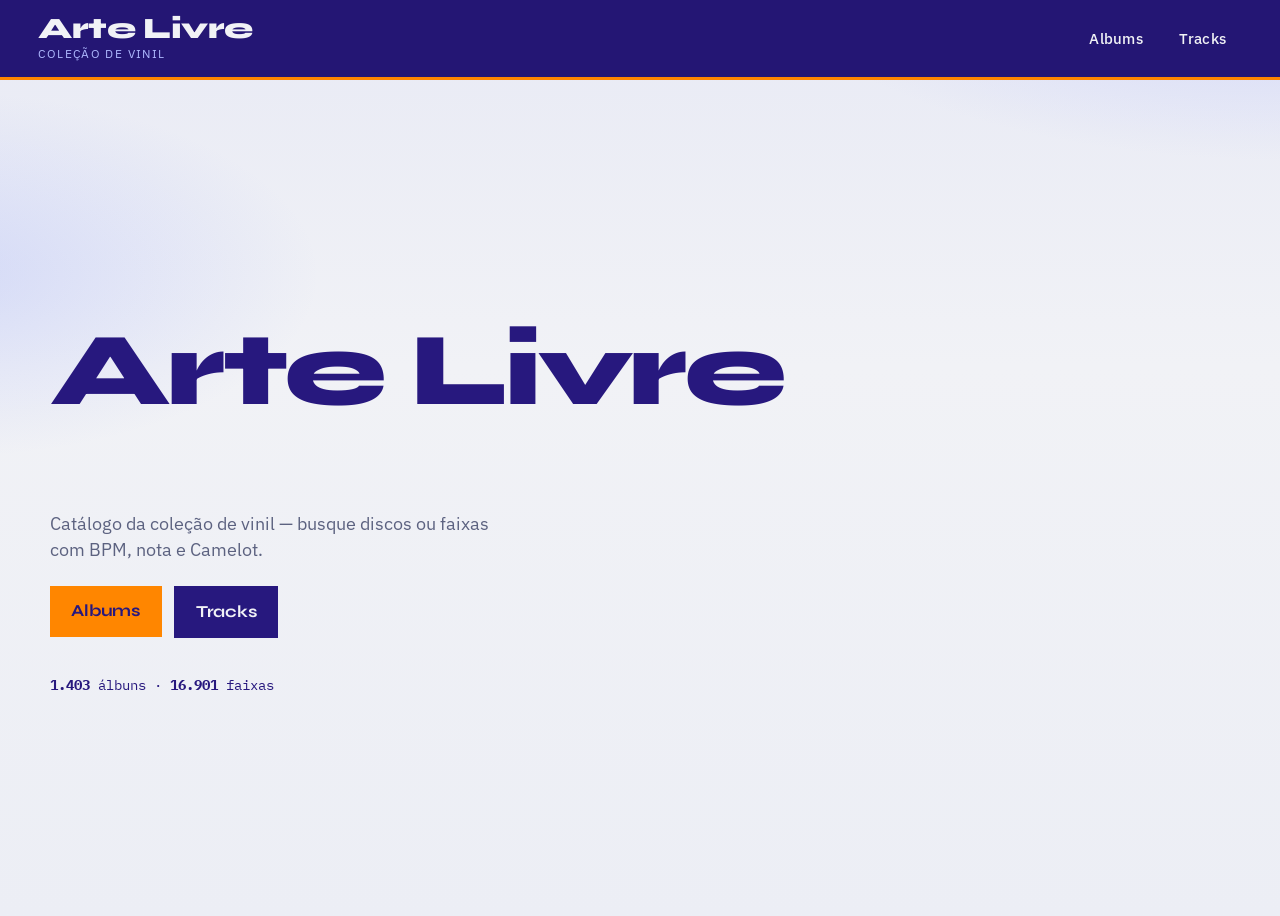
==== index.html @ 05a605f6 "Add Arte Livre vinyl collection static site. Browse albums and tracks with BPM/key filters, ready fo" ====
<!DOCTYPE html>
<html lang="pt-BR">
  <head>
    <meta charset="utf-8" />
    <meta name="viewport" content="width=device-width, initial-scale=1" />
    <title>Arte Livre — Coleção de Vinil</title>
    <meta name="description" content="Catálogo da coleção de vinil Arte Livre — álbuns e faixas com BPM e nota." />
    <link rel="preconnect" href="https://fonts.googleapis.com" />
    <link rel="preconnect" href="https://fonts.gstatic.com" crossorigin />
    <link href="https://fonts.googleapis.com/css2?family=IBM+Plex+Mono:wght@400;500&family=IBM+Plex+Sans:wght@400;500;600&family=Syne:wght@700;800&display=swap" rel="stylesheet" />
    <link rel="stylesheet" href="css/styles.css" />
  </head>
  <body>
    <header class="site-header">
      <div class="brand">
        <span class="brand-name">Arte Livre</span>
        <span class="brand-tag">Coleção de vinil</span>
      </div>
      <nav class="nav" aria-label="Principal">
        <a href="albums.html">Albums</a>
        <a href="tracks.html">Tracks</a>
      </nav>
    </header>

    <main class="shell home">
      <h1 class="home-brand">Arte Livre</h1>
      <p class="home-lead">Catálogo da coleção de vinil — busque discos ou faixas com BPM, nota e Camelot.</p>
      <div class="home-ctas">
        <a href="albums.html">Albums</a>
        <a href="tracks.html">Tracks</a>
      </div>
      <p class="home-meta" id="home-meta">Carregando acervo…</p>
    </main>

    <script src="js/common.js"></script>
    <script>
      loadJSON("data/meta.json")
        .then((meta) => {
          document.getElementById("home-meta").innerHTML =
            `<strong>${formatNumber(meta.album_count)}</strong> álbuns · <strong>${formatNumber(meta.track_count)}</strong> faixas`;
        })
        .catch(() => {
          document.getElementById("home-meta").textContent = "";
        });
    </script>
  </body>
</html>
---- css/styles.css ----
:root {
  --indigo: #27187e;
  --cornflower: #758bfd;
  --periwinkle: #aeb8fe;
  --platinum: #f1f2f6;
  --orange: #ff8600;
  --ink: #1a1248;
  --muted: #5c6280;
  --line: color-mix(in srgb, var(--indigo) 12%, transparent);
  --radius: 2px;
  --font-display: "Syne", sans-serif;
  --font-body: "IBM Plex Sans", sans-serif;
  --font-mono: "IBM Plex Mono", monospace;
}

*,
*::before,
*::after {
  box-sizing: border-box;
}

html {
  scroll-behavior: smooth;
}

body {
  margin: 0;
  min-height: 100vh;
  font-family: var(--font-body);
  color: var(--ink);
  background:
    radial-gradient(ellipse 80% 50% at 100% -10%, color-mix(in srgb, var(--periwinkle) 55%, transparent), transparent 55%),
    radial-gradient(ellipse 60% 40% at -5% 30%, color-mix(in srgb, var(--cornflower) 22%, transparent), transparent 50%),
    linear-gradient(180deg, #e8eaf5 0%, var(--platinum) 40%, #eceef5 100%);
  line-height: 1.45;
}

a {
  color: inherit;
  text-decoration: none;
}

button,
input,
select {
  font: inherit;
}

[hidden] {
  display: none !important;
}

.site-header {
  position: sticky;
  top: 0;
  z-index: 20;
  display: flex;
  align-items: center;
  justify-content: space-between;
  gap: 1.5rem;
  padding: 0.9rem clamp(1rem, 3vw, 2.5rem);
  background: color-mix(in srgb, var(--indigo) 92%, black);
  color: var(--platinum);
  border-bottom: 3px solid var(--orange);
}

.brand {
  display: flex;
  flex-direction: column;
  gap: 0.1rem;
  min-width: 0;
}

.brand-name {
  font-family: var(--font-display);
  font-weight: 800;
  font-size: clamp(1.35rem, 2.5vw, 1.85rem);
  letter-spacing: -0.02em;
  line-height: 1;
}

.brand-tag {
  font-size: 0.72rem;
  letter-spacing: 0.12em;
  text-transform: uppercase;
  color: var(--periwinkle);
}

.nav {
  display: flex;
  gap: 0.35rem;
}

.nav a {
  padding: 0.45rem 0.9rem;
  border: 1px solid transparent;
  font-size: 0.92rem;
  font-weight: 500;
  letter-spacing: 0.02em;
  transition: background 0.2s ease, border-color 0.2s ease, color 0.2s ease;
}

.nav a:hover {
  background: color-mix(in srgb, var(--cornflower) 25%, transparent);
}

.nav a[aria-current="page"] {
  background: var(--orange);
  color: var(--indigo);
  font-weight: 600;
}

.shell {
  width: min(1180px, calc(100% - 2rem));
  margin: 0 auto;
  padding: 1.75rem 0 3.5rem;
}

.page-head {
  display: grid;
  gap: 0.55rem;
  margin-bottom: 1.5rem;
  animation: rise 0.55s ease both;
}

.page-head h1 {
  margin: 0;
  font-family: var(--font-display);
  font-weight: 700;
  font-size: clamp(1.8rem, 4vw, 2.6rem);
  letter-spacing: -0.03em;
  color: var(--indigo);
}

.page-head p {
  margin: 0;
  max-width: 42rem;
  color: var(--muted);
}

.stats {
  display: flex;
  flex-wrap: wrap;
  gap: 0.75rem 1.25rem;
  font-family: var(--font-mono);
  font-size: 0.82rem;
  color: var(--indigo);
}

.stats strong {
  color: var(--orange);
  font-weight: 600;
}

.filters {
  display: grid;
  gap: 0.85rem;
  margin-bottom: 1.25rem;
  padding: 1rem 1.1rem;
  background: color-mix(in srgb, white 72%, var(--platinum));
  border: 1px solid var(--line);
  animation: rise 0.65s ease 0.05s both;
}

.filters-row {
  display: grid;
  grid-template-columns: repeat(auto-fit, minmax(160px, 1fr));
  gap: 0.75rem;
}

.field {
  display: grid;
  gap: 0.3rem;
}

.field label {
  font-size: 0.72rem;
  font-weight: 600;
  letter-spacing: 0.08em;
  text-transform: uppercase;
  color: var(--muted);
}

.field input,
.field select {
  width: 100%;
  padding: 0.55rem 0.7rem;
  border: 1px solid color-mix(in srgb, var(--indigo) 18%, transparent);
  background: white;
  color: var(--ink);
  border-radius: var(--radius);
}

.field input:focus,
.field select:focus {
  outline: 2px solid var(--cornflower);
  outline-offset: 1px;
  border-color: var(--cornflower);
}

.field-wide {
  grid-column: 1 / -1;
}

.filters-actions {
  display: flex;
  flex-wrap: wrap;
  align-items: center;
  gap: 0.75rem;
}

.btn {
  appearance: none;
  border: none;
  cursor: pointer;
  padding: 0.55rem 1rem;
  background: var(--orange);
  color: var(--indigo);
  font-weight: 650;
  letter-spacing: 0.02em;
  border-radius: var(--radius);
  transition: transform 0.15s ease, filter 0.15s ease;
}

.btn:hover {
  filter: brightness(1.05);
  transform: translateY(-1px);
}

.btn-ghost {
  background: transparent;
  color: var(--indigo);
  border: 1px solid color-mix(in srgb, var(--indigo) 25%, transparent);
}

.btn-ghost:hover {
  background: color-mix(in srgb, var(--periwinkle) 35%, transparent);
}

.result-meta {
  margin: 0 0 0.75rem;
  font-size: 0.9rem;
  color: var(--muted);
}

.table-wrap {
  overflow: auto;
  border: 1px solid var(--line);
  background: color-mix(in srgb, white 80%, var(--platinum));
  animation: rise 0.7s ease 0.1s both;
}

table {
  width: 100%;
  border-collapse: collapse;
  font-size: 0.9rem;
}

thead th {
  position: sticky;
  top: 0;
  z-index: 1;
  padding: 0.7rem 0.8rem;
  text-align: left;
  font-size: 0.72rem;
  letter-spacing: 0.08em;
  text-transform: uppercase;
  color: var(--platinum);
  background: var(--indigo);
  white-space: nowrap;
}

tbody td {
  padding: 0.65rem 0.8rem;
  border-top: 1px solid var(--line);
  vertical-align: top;
}

tbody tr {
  transition: background 0.15s ease;
}

tbody tr:hover {
  background: color-mix(in srgb, var(--periwinkle) 28%, transparent);
}

tbody tr:nth-child(even) {
  background: color-mix(in srgb, var(--periwinkle) 10%, transparent);
}

tbody tr:nth-child(even):hover {
  background: color-mix(in srgb, var(--periwinkle) 32%, transparent);
}

.mono {
  font-family: var(--font-mono);
  font-size: 0.84rem;
}

.muted {
  color: var(--muted);
}

.badge {
  display: inline-block;
  padding: 0.12rem 0.4rem;
  font-family: var(--font-mono);
  font-size: 0.78rem;
  background: color-mix(in srgb, var(--cornflower) 22%, white);
  color: var(--indigo);
  border-radius: var(--radius);
}

.badge-accent {
  background: color-mix(in srgb, var(--orange) 22%, white);
}

.empty {
  padding: 2.5rem 1rem;
  text-align: center;
  color: var(--muted);
}

.pager {
  display: flex;
  flex-wrap: wrap;
  align-items: center;
  justify-content: space-between;
  gap: 0.75rem;
  margin-top: 1rem;
}

.pager-info {
  font-size: 0.85rem;
  color: var(--muted);
}

.pager-btns {
  display: flex;
  gap: 0.5rem;
}

.loading {
  display: grid;
  place-items: center;
  min-height: 12rem;
  color: var(--muted);
  font-family: var(--font-mono);
}

.loading::after {
  content: "";
  width: 1.4rem;
  height: 1.4rem;
  margin-left: 0.75rem;
  border: 2px solid var(--periwinkle);
  border-top-color: var(--orange);
  border-radius: 50%;
  animation: spin 0.7s linear infinite;
}

.home {
  min-height: calc(100vh - 4rem);
  display: grid;
  align-content: center;
  gap: 1.5rem;
  padding: 2rem 0 4rem;
}

.home-brand {
  font-family: var(--font-display);
  font-weight: 800;
  font-size: clamp(3rem, 10vw, 6.5rem);
  line-height: 0.9;
  letter-spacing: -0.04em;
  color: var(--indigo);
  animation: rise 0.6s ease both;
}

.home-lead {
  max-width: 28rem;
  margin: 0;
  font-size: 1.1rem;
  color: var(--muted);
  animation: rise 0.7s ease 0.08s both;
}

.home-ctas {
  display: flex;
  flex-wrap: wrap;
  gap: 0.75rem;
  animation: rise 0.75s ease 0.14s both;
}

.home-ctas a {
  display: inline-flex;
  align-items: center;
  padding: 0.85rem 1.35rem;
  font-family: var(--font-display);
  font-weight: 700;
  font-size: 1.05rem;
  letter-spacing: -0.01em;
  transition: transform 0.15s ease, background 0.15s ease;
}

.home-ctas a:first-child {
  background: var(--orange);
  color: var(--indigo);
}

.home-ctas a:last-child {
  background: var(--indigo);
  color: var(--platinum);
}

.home-ctas a:hover {
  transform: translateY(-2px);
}

.home-meta {
  font-family: var(--font-mono);
  font-size: 0.85rem;
  color: var(--indigo);
  animation: rise 0.8s ease 0.2s both;
}

.discogs-link {
  color: var(--cornflower);
  text-decoration: underline;
  text-underline-offset: 2px;
}

.discogs-link:hover {
  color: var(--orange);
}

@media (max-width: 720px) {
  .site-header {
    flex-direction: column;
    align-items: flex-start;
  }

  .nav {
    width: 100%;
  }

  .nav a {
    flex: 1;
    text-align: center;
  }

  table {
    font-size: 0.82rem;
  }

  thead th,
  tbody td {
    padding: 0.5rem 0.55rem;
  }
}

@keyframes rise {
  from {
    opacity: 0;
    transform: translateY(10px);
  }
  to {
    opacity: 1;
    transform: translateY(0);
  }
}

@keyframes spin {
  to {
    transform: rotate(360deg);
  }
}

@media (prefers-reduced-motion: reduce) {
  *,
  *::before,
  *::after {
    animation: none !important;
    transition: none !important;
  }
}
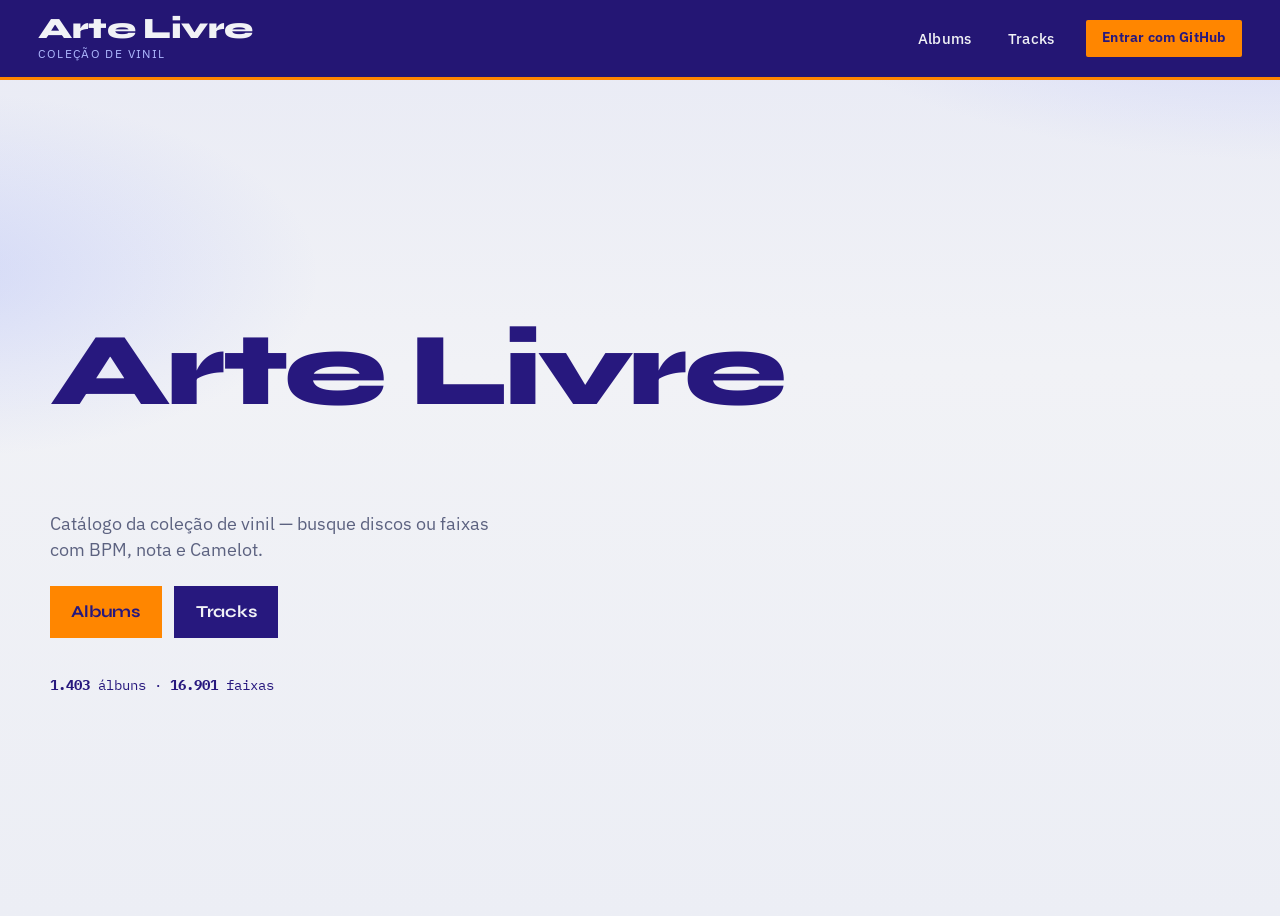
==== commit ef5f6f04: "Add GitHub login and track BPM/key editing via Cloudflare Worker. Only dedemenezes can authenticate;" ====
--- a/index.html
+++ b/index.html
@@ -16,10 +16,13 @@
         <span class="brand-name">Arte Livre</span>
         <span class="brand-tag">Coleção de vinil</span>
       </div>
-      <nav class="nav" aria-label="Principal">
-        <a href="albums.html">Albums</a>
-        <a href="tracks.html">Tracks</a>
-      </nav>
+      <div class="header-right">
+        <nav class="nav" aria-label="Principal">
+          <a href="albums.html">Albums</a>
+          <a href="tracks.html">Tracks</a>
+        </nav>
+        <div id="auth-controls" class="auth-controls"></div>
+      </div>
     </header>
 
     <main class="shell home">
@@ -32,8 +35,11 @@
       <p class="home-meta" id="home-meta">Carregando acervo…</p>
     </main>
 
+    <script src="js/config.js"></script>
     <script src="js/common.js"></script>
+    <script src="js/auth.js"></script>
     <script>
+      window.ArteLivreAuth.mountHeaderControls(document.getElementById("auth-controls"));
       loadJSON("data/meta.json")
         .then((meta) => {
           document.getElementById("home-meta").innerHTML =
--- a/css/styles.css
+++ b/css/styles.css
@@ -64,6 +64,71 @@
   border-bottom: 3px solid var(--orange);
 }
 
+.header-right {
+  display: flex;
+  align-items: center;
+  gap: 1rem;
+  flex-wrap: wrap;
+  justify-content: flex-end;
+}
+
+.auth-controls {
+  display: flex;
+  align-items: center;
+  gap: 0.5rem;
+}
+
+.auth-status {
+  font-family: var(--font-mono);
+  font-size: 0.8rem;
+  color: var(--periwinkle);
+}
+
+.auth-btn {
+  padding: 0.4rem 0.75rem;
+  font-size: 0.85rem;
+}
+
+.edit-bar {
+  display: flex;
+  flex-wrap: wrap;
+  align-items: center;
+  justify-content: space-between;
+  gap: 0.75rem;
+  margin-bottom: 1rem;
+  padding: 0.75rem 1rem;
+  background: color-mix(in srgb, var(--orange) 14%, white);
+  border: 1px solid color-mix(in srgb, var(--orange) 45%, transparent);
+}
+
+.edit-status {
+  font-size: 0.9rem;
+  color: var(--indigo);
+}
+
+.edit-actions {
+  display: flex;
+  gap: 0.5rem;
+}
+
+.cell-input {
+  width: 100%;
+  min-width: 4.5rem;
+  max-width: 8rem;
+  padding: 0.35rem 0.45rem;
+  border: 1px solid color-mix(in srgb, var(--indigo) 20%, transparent);
+  border-radius: var(--radius);
+  background: white;
+}
+
+.cell-input-sm {
+  max-width: 4.5rem;
+}
+
+.row-edited {
+  background: color-mix(in srgb, var(--orange) 12%, transparent) !important;
+}
+
 .brand {
   display: flex;
   flex-direction: column;
